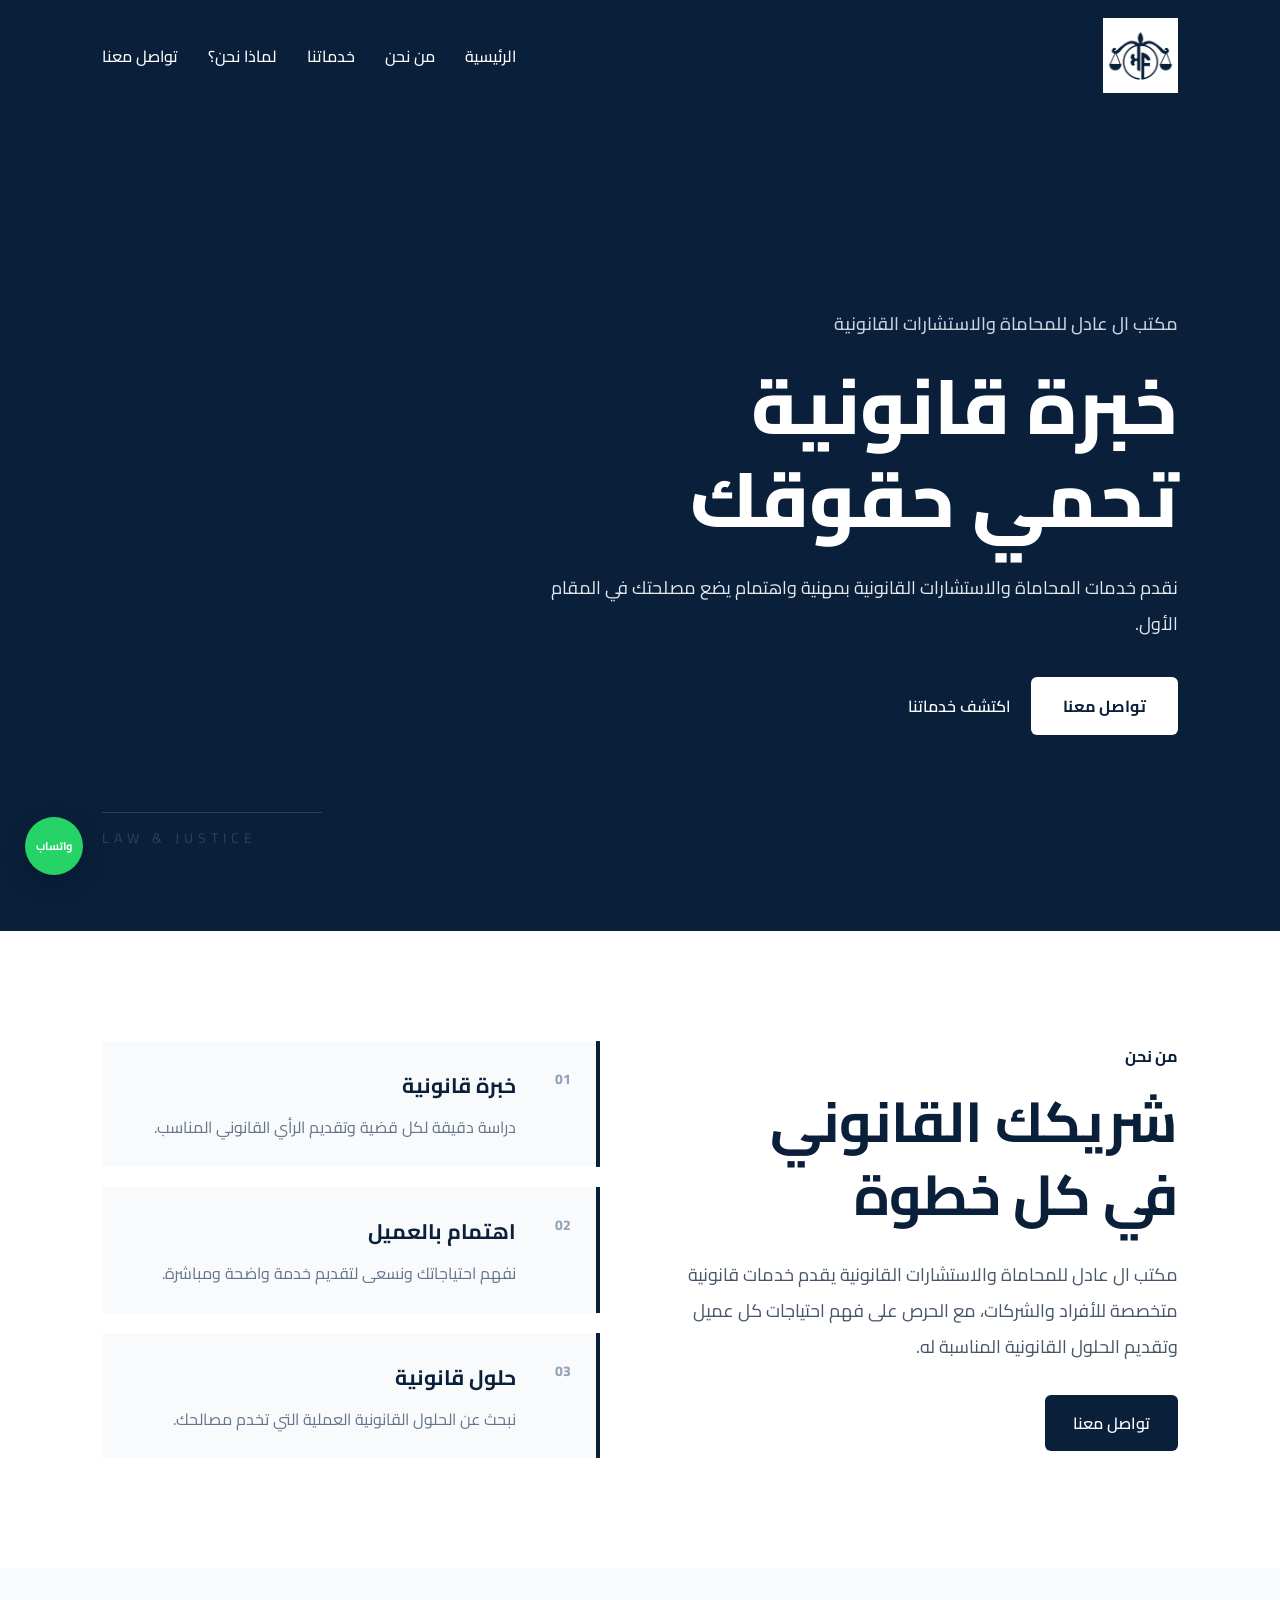
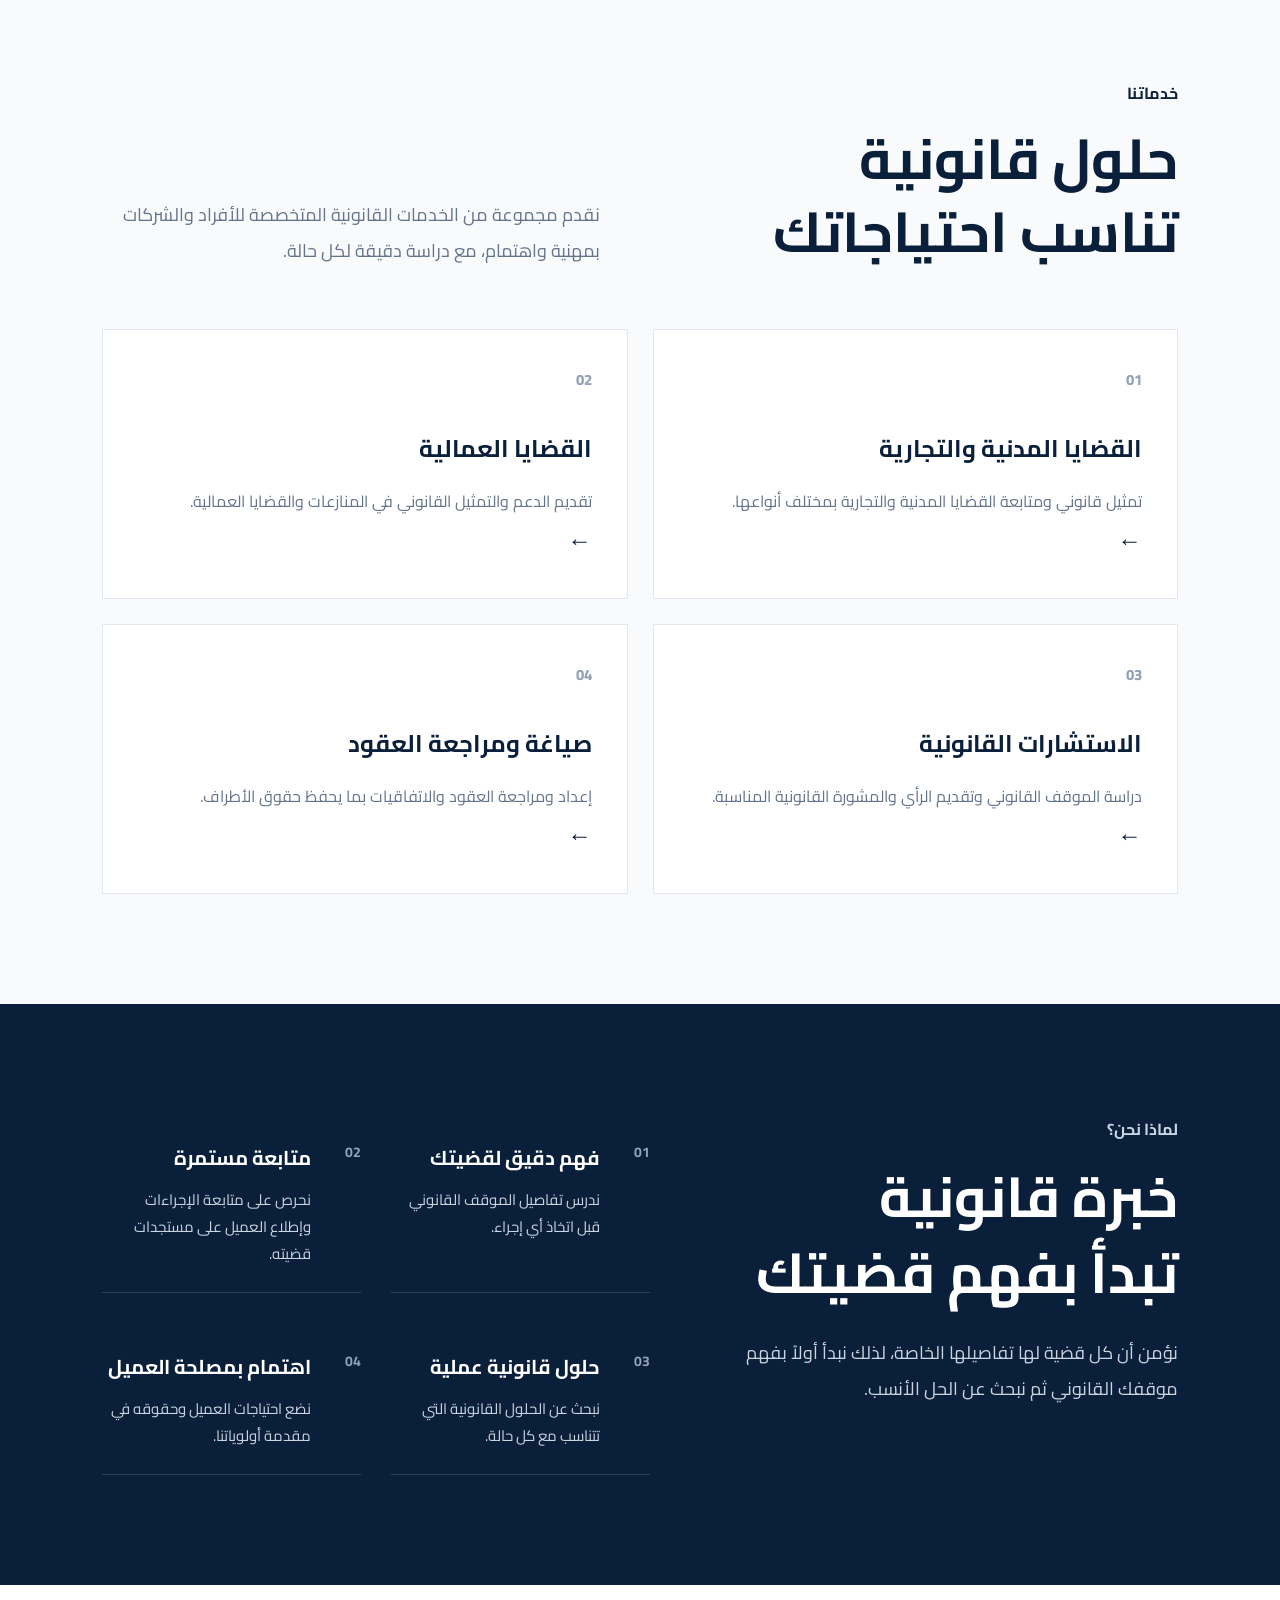
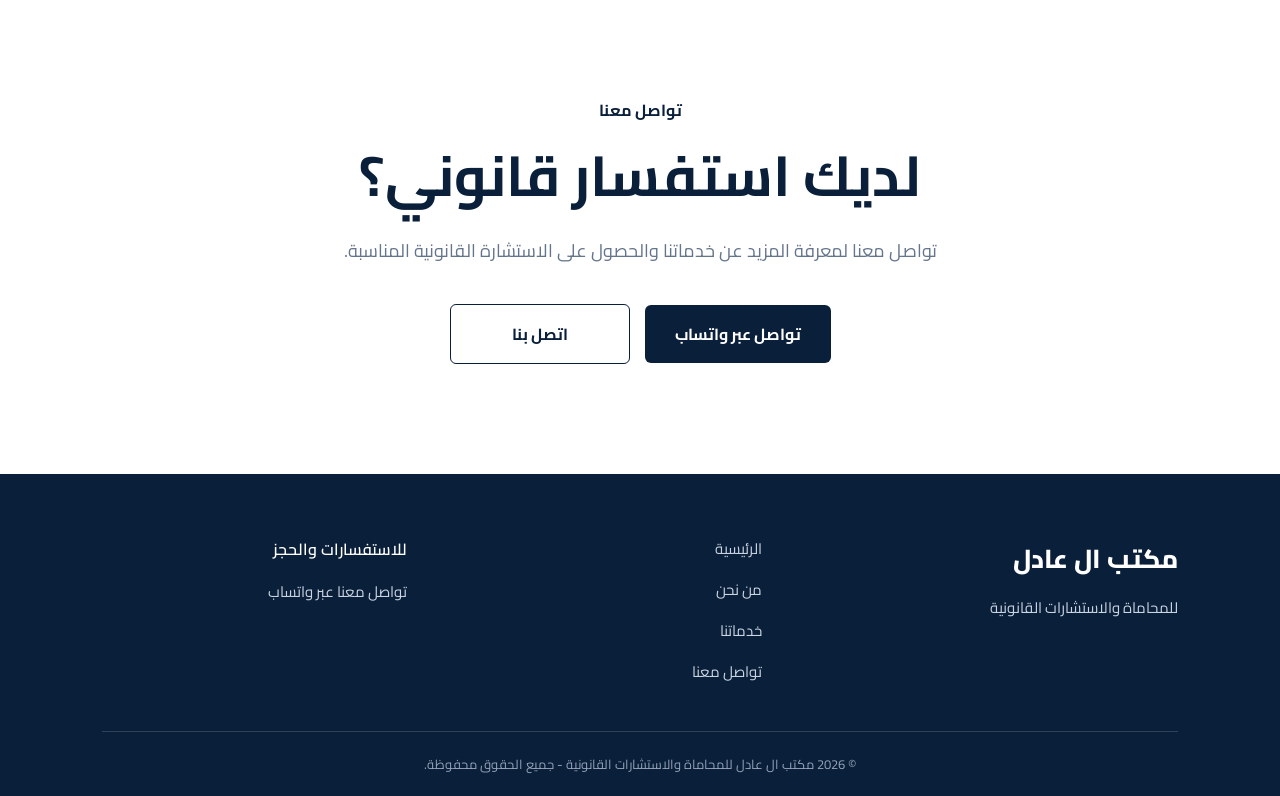
==== index.html @ aed6136a "Initial website" ====
<!DOCTYPE html>
<html lang="ar" dir="rtl">

<head>

    <meta charset="UTF-8">

    <meta name="viewport" content="width=device-width, initial-scale=1.0">

    <meta name="description"
        content="مكتب ال عادل للمحاماة والاستشارات القانونية - خدمات قانونية متخصصة للأفراد والشركات.">

    <title>مكتب ال عادل للمحاماة والاستشارات القانونية</title>

    <!-- Google Font -->

    <link rel="preconnect" href="https://fonts.googleapis.com">

    <link rel="preconnect" href="https://fonts.gstatic.com" crossorigin>

    <link href="https://fonts.googleapis.com/css2?family=Cairo:wght@400;500;600;700;800&display=swap"
        rel="stylesheet">

    <!-- CSS -->

    <link rel="stylesheet" href="style.css">

</head>


<body>


    <!-- ==================== NAVBAR ==================== -->

    <header class="site-header">

        <nav class="navbar">

          <a href="#home" class="logo">
    <img src="logo.jpg" alt="مكتب العادل للمحاماة والاستشارات القانونية">
</a>


            <button class="menu-toggle" id="menuToggle" aria-label="فتح القائمة">

                <span></span>
                <span></span>
                <span></span>

            </button>


            <ul class="nav-links" id="navLinks">

                <li>
                    <a href="#home">الرئيسية</a>
                </li>

                <li>
                    <a href="#about">من نحن</a>
                </li>

                <li>
                    <a href="#services">خدماتنا</a>
                </li>

                <li>
                    <a href="#why-us">لماذا نحن؟</a>
                </li>

                <li>
                    <a href="#contact">تواصل معنا</a>
                </li>

            </ul>

        </nav>

    </header>



    <main>


        <!-- ==================== HERO ==================== -->

        <section class="hero" id="home">

            <div class="hero-content">

                <p class="hero-small-title">
                    مكتب ال عادل للمحاماة والاستشارات القانونية
                </p>


                <h1>
                    خبرة قانونية
                    <br>
                    تحمي حقوقك
                </h1>


                <p class="hero-description">
                    نقدم خدمات المحاماة والاستشارات القانونية
                    بمهنية واهتمام يضع مصلحتك في المقام الأول.
                </p>


                <div class="hero-buttons">

                    <a href="#contact" class="hero-button">
                        تواصل معنا
                    </a>

                    <a href="#services" class="hero-link">
                        اكتشف خدماتنا
                    </a>

                </div>

            </div>


            <div class="hero-decoration">

                <div class="decoration-line"></div>

                <div class="decoration-text">
                    LAW &amp; JUSTICE
                </div>

            </div>

        </section>



        <!-- ==================== ABOUT ==================== -->

        <section class="about" id="about">

            <div class="about-content">

                <p class="section-label">
                    من نحن
                </p>


                <h2>
                    شريكك القانوني
                    <br>
                    في كل خطوة
                </h2>


                <p class="about-text">
                    مكتب ال عادل للمحاماة والاستشارات القانونية
                    يقدم خدمات قانونية متخصصة للأفراد والشركات،
                    مع الحرص على فهم احتياجات كل عميل وتقديم
                    الحلول القانونية المناسبة له.
                </p>


                <a href="#contact" class="about-button">
                    تواصل معنا
                </a>

            </div>


            <div class="about-features">

                <div class="feature">

                    <div class="feature-icon">
                        01
                    </div>

                    <div>

                        <h3>
                            خبرة قانونية
                        </h3>

                        <p>
                            دراسة دقيقة لكل قضية وتقديم الرأي
                            القانوني المناسب.
                        </p>

                    </div>

                </div>


                <div class="feature">

                    <div class="feature-icon">
                        02
                    </div>

                    <div>

                        <h3>
                            اهتمام بالعميل
                        </h3>

                        <p>
                            نفهم احتياجاتك ونسعى لتقديم خدمة
                            واضحة ومباشرة.
                        </p>

                    </div>

                </div>


                <div class="feature">

                    <div class="feature-icon">
                        03
                    </div>

                    <div>

                        <h3>
                            حلول قانونية
                        </h3>

                        <p>
                            نبحث عن الحلول القانونية العملية
                            التي تخدم مصالحك.
                        </p>

                    </div>

                </div>

            </div>

        </section>



        <!-- ==================== SERVICES ==================== -->

        <section class="services" id="services">

            <div class="section-container">

                <div class="services-header">

                    <div>

                        <p class="section-label">
                            خدماتنا
                        </p>

                        <h2>
                            حلول قانونية
                            <br>
                            تناسب احتياجاتك
                        </h2>

                    </div>


                    <p class="services-intro">
                        نقدم مجموعة من الخدمات القانونية المتخصصة
                        للأفراد والشركات بمهنية واهتمام، مع دراسة
                        دقيقة لكل حالة.
                    </p>

                </div>


                <div class="services-grid">


                    <article class="service-card">

                        <span class="service-number">
                            01
                        </span>

                        <div class="service-card-content">

                            <h3>
                                القضايا المدنية والتجارية
                            </h3>

                            <p>
                                تمثيل قانوني ومتابعة القضايا المدنية
                                والتجارية بمختلف أنواعها.
                            </p>

                        </div>

                        <span class="service-arrow">
                            ←
                        </span>

                    </article>



                    <article class="service-card">

                        <span class="service-number">
                            02
                        </span>

                        <div class="service-card-content">

                            <h3>
                                القضايا العمالية
                            </h3>

                            <p>
                                تقديم الدعم والتمثيل القانوني في
                                المنازعات والقضايا العمالية.
                            </p>

                        </div>

                        <span class="service-arrow">
                            ←
                        </span>

                    </article>



                    <article class="service-card">

                        <span class="service-number">
                            03
                        </span>

                        <div class="service-card-content">

                            <h3>
                                الاستشارات القانونية
                            </h3>

                            <p>
                                دراسة الموقف القانوني وتقديم الرأي
                                والمشورة القانونية المناسبة.
                            </p>

                        </div>

                        <span class="service-arrow">
                            ←
                        </span>

                    </article>



                    <article class="service-card">

                        <span class="service-number">
                            04
                        </span>

                        <div class="service-card-content">

                            <h3>
                                صياغة ومراجعة العقود
                            </h3>

                            <p>
                                إعداد ومراجعة العقود والاتفاقيات بما
                                يحفظ حقوق الأطراف.
                            </p>

                        </div>

                        <span class="service-arrow">
                            ←
                        </span>

                    </article>

                </div>

            </div>

        </section>



        <!-- ==================== WHY US ==================== -->

        <section class="why-us" id="why-us">

            <div class="why-us-content">

                <p class="section-label">
                    لماذا نحن؟
                </p>


                <h2>
                    خبرة قانونية
                    <br>
                    تبدأ بفهم قضيتك
                </h2>


                <p>
                    نؤمن أن كل قضية لها تفاصيلها الخاصة،
                    لذلك نبدأ أولاً بفهم موقفك القانوني
                    ثم نبحث عن الحل الأنسب.
                </p>

            </div>


            <div class="why-us-features">


                <div class="why-us-item">

                    <span>
                        01
                    </span>

                    <div>

                        <h3>
                            فهم دقيق لقضيتك
                        </h3>

                        <p>
                            ندرس تفاصيل الموقف القانوني
                            قبل اتخاذ أي إجراء.
                        </p>

                    </div>

                </div>


                <div class="why-us-item">

                    <span>
                        02
                    </span>

                    <div>

                        <h3>
                            متابعة مستمرة
                        </h3>

                        <p>
                            نحرص على متابعة الإجراءات
                            وإطلاع العميل على مستجدات قضيته.
                        </p>

                    </div>

                </div>


                <div class="why-us-item">

                    <span>
                        03
                    </span>

                    <div>

                        <h3>
                            حلول قانونية عملية
                        </h3>

                        <p>
                            نبحث عن الحلول القانونية
                            التي تتناسب مع كل حالة.
                        </p>

                    </div>

                </div>


                <div class="why-us-item">

                    <span>
                        04
                    </span>

                    <div>

                        <h3>
                            اهتمام بمصلحة العميل
                        </h3>

                        <p>
                            نضع احتياجات العميل وحقوقه
                            في مقدمة أولوياتنا.
                        </p>

                    </div>

                </div>

            </div>

        </section>



        <!-- ==================== CONTACT ==================== -->

        <section class="contact" id="contact">

            <div class="contact-content">

                <p class="section-label">
                    تواصل معنا
                </p>


                <h2>
                    لديك استفسار قانوني؟
                </h2>


                <p>
                    تواصل معنا لمعرفة المزيد عن خدماتنا
                    والحصول على الاستشارة القانونية المناسبة.
                </p>


                <div class="contact-buttons">

                    <!-- ضع رقم الواتساب الحقيقي في script.js -->

                   <a href="https://wa.me/201289848743" id="whatsappButton" class="contact-button primary" target="_blank">
                        تواصل عبر واتساب
                    </a>


                    <!-- ضع رقم الهاتف الحقيقي في script.js -->

                    <a href="#" class="contact-button secondary" id="phoneButton">
                        اتصل بنا
                    </a>

                </div>

            </div>

        </section>


    </main>



    <!-- ==================== FOOTER ==================== -->

    <footer class="footer">

        <div class="footer-content">


            <div class="footer-brand">

                <a href="#home" class="footer-logo">
                    مكتب ال عادل
                </a>

                <p>
                    للمحاماة والاستشارات القانونية
                </p>

            </div>


            <div class="footer-links">

                <a href="#home">
                    الرئيسية
                </a>

                <a href="#about">
                    من نحن
                </a>

                <a href="#services">
                    خدماتنا
                </a>

                <a href="#contact">
                    تواصل معنا
                </a>

            </div>


            <div class="footer-contact">

                <p>
                    للاستفسارات والحجز
                </p>

                <a href="#" id="footerWhatsapp">
                    تواصل معنا عبر واتساب
                </a>

            </div>


        </div>


        <div class="footer-bottom">

            <p>
                © <span id="currentYear"></span>
                مكتب ال عادل للمحاماة والاستشارات القانونية
                - جميع الحقوق محفوظة.
            </p>

        </div>

    </footer>



    <!-- ==================== FLOATING WHATSAPP ==================== -->

    <a href="#" class="whatsapp-float" id="floatingWhatsapp" aria-label="تواصل معنا عبر واتساب">
        واتساب
    </a>



    <!-- JavaScript -->

    <script src="script.js"></script>

</body>

</html>
---- style.css ----
/* =====================================================
   GLOBAL
===================================================== */

:root {
    --primary-color: #0A1F3A;
    --white: #FFFFFF;

    --light-bg: #f8fafc;
    --border-color: #e2e8f0;

    --text-dark: #0f172a;
    --text-gray: #64748b;
}


* {
    box-sizing: border-box;

    margin: 0;

    padding: 0;
}


html {
    scroll-behavior: smooth;

    scroll-padding-top: 90px;
}


body {
    margin: 0;

    font-family: 'Cairo', sans-serif;

    background-color: var(--white);

    color: var(--primary-color);
}


a {
    color: inherit;
}


button,
a {
    -webkit-tap-highlight-color: transparent;
}


/* =====================================================
   NAVBAR
===================================================== */

.site-header {
    position: sticky;

    top: 0;

    z-index: 1000;
}


.navbar {
    position: relative;

    display: flex;

    justify-content: space-between;

    align-items: center;

    padding: 18px 8%;

    background-color: var(--primary-color);

    min-height: 80px;
}


.logo {
    display: flex;
    align-items: center;
    text-decoration: none;
}

.logo img {
    width: 75px;
    height: auto;
    display: block;
    object-fit: contain;
}


.nav-links {
    display: flex;

    align-items: center;

    gap: 30px;

    list-style: none;
}


.nav-links a {
    position: relative;

    color: var(--white);

    text-decoration: none;

    font-size: 16px;

    font-weight: 500;

    padding: 8px 0;

    transition: 0.3s ease;
}


.nav-links a::after {
    content: "";

    position: absolute;

    right: 0;

    bottom: 0;

    width: 0;

    height: 2px;

    background-color: var(--white);

    transition: 0.3s ease;
}


.nav-links a:hover::after {
    width: 100%;
}


.menu-toggle {
    display: none;

    background: transparent;

    border: 0;

    cursor: pointer;
}


.menu-toggle span {
    display: block;

    width: 28px;

    height: 2px;

    margin: 6px 0;

    background-color: var(--white);
}


/* =====================================================
   HERO
===================================================== */

.hero {
    position: relative;

    min-height: calc(100vh - 80px);

    display: flex;

    align-items: center;

    padding: 90px 8%;

    overflow: hidden;

    background-color: var(--primary-color);

    color: var(--white);
}


.hero-content {
    position: relative;

    z-index: 2;

    max-width: 760px;
}


.hero-small-title {
    color: #cbd5e1;

    font-size: 18px;

    font-weight: 500;

    margin-bottom: 20px;
}


.hero h1 {
    color: var(--white);

    font-size: clamp(46px, 6vw, 78px);

    line-height: 1.2;

    font-weight: 800;

    margin-bottom: 25px;
}


.hero-description {
    max-width: 650px;

    color: #e2e8f0;

    font-size: 18px;

    line-height: 2;

    margin-bottom: 35px;
}


.hero-buttons {
    display: flex;

    align-items: center;

    gap: 20px;

    flex-wrap: wrap;
}


.hero-button {
    display: inline-block;

    padding: 14px 32px;

    background-color: var(--white);

    color: var(--primary-color);

    text-decoration: none;

    font-size: 16px;

    font-weight: 700;

    border-radius: 6px;

    transition: 0.3s ease;
}


.hero-button:hover {
    transform: translateY(-3px);
}


.hero-link {
    color: var(--white);

    text-decoration: none;

    font-size: 16px;

    font-weight: 600;
}


.hero-link:hover {
    text-decoration: underline;
}


.hero-decoration {
    position: absolute;

    left: 8%;

    bottom: 80px;

    opacity: 0.15;

    pointer-events: none;
}


.decoration-line {
    width: 220px;

    height: 1px;

    background-color: var(--white);

    margin-bottom: 12px;
}


.decoration-text {
    color: var(--white);

    font-size: 14px;

    letter-spacing: 5px;

    direction: ltr;
}


/* =====================================================
   GENERAL SECTIONS
===================================================== */

.section-label {
    display: inline-block;

    color: var(--primary-color);

    font-size: 16px;

    font-weight: 700;

    margin-bottom: 15px;
}


/* =====================================================
   ABOUT
===================================================== */

.about {
    display: grid;

    grid-template-columns: 1fr 1fr;

    gap: 80px;

    padding: 110px 8%;

    background-color: var(--white);

    color: var(--primary-color);
}


.about-content {
    max-width: 620px;
}


.about h2 {
    font-size: clamp(38px, 5vw, 56px);

    line-height: 1.3;

    margin-bottom: 25px;

    font-weight: 700;
}


.about-text {
    font-size: 18px;

    line-height: 2;

    color: #475569;

    margin-bottom: 30px;
}


.about-button {
    display: inline-block;

    padding: 13px 28px;

    background-color: var(--primary-color);

    color: var(--white);

    text-decoration: none;

    font-size: 16px;

    font-weight: 600;

    border-radius: 6px;

    transition: 0.3s ease;
}


.about-button:hover {
    transform: translateY(-3px);
}


.about-features {
    display: flex;

    flex-direction: column;

    justify-content: center;

    gap: 20px;
}


.feature {
    display: flex;

    gap: 20px;

    padding: 25px;

    border-right: 4px solid var(--primary-color);

    background-color: var(--light-bg);
}


.feature-icon {
    min-width: 35px;

    font-size: 14px;

    font-weight: 800;

    color: #94a3b8;
}


.feature h3 {
    font-size: 21px;

    margin-bottom: 8px;

    color: var(--primary-color);
}


.feature p {
    font-size: 16px;

    line-height: 1.8;

    color: #64748b;
}


/* =====================================================
   SERVICES
===================================================== */

.services {
    padding: 110px 8%;

    background-color: var(--light-bg);

    color: var(--primary-color);
}


.section-container {
    width: 100%;

    max-width: 1400px;

    margin: 0 auto;
}


.services-header {
    display: grid;

    grid-template-columns: 1fr 1fr;

    gap: 80px;

    align-items: end;

    margin-bottom: 60px;
}


.services-header h2 {
    font-size: clamp(38px, 5vw, 56px);

    line-height: 1.3;

    font-weight: 700;
}


.services-intro {
    max-width: 600px;

    font-size: 18px;

    line-height: 2;

    color: var(--text-gray);
}


.services-grid {
    display: grid;

    grid-template-columns: repeat(2, 1fr);

    gap: 25px;
}


.service-card {
    position: relative;

    min-height: 270px;

    display: flex;

    flex-direction: column;

    justify-content: space-between;

    padding: 35px;

    background-color: var(--white);

    border: 1px solid var(--border-color);

    transition: 0.3s ease;

    overflow: hidden;
}


.service-card::before {
    content: "";

    position: absolute;

    right: 0;

    top: 0;

    width: 4px;

    height: 0;

    background-color: var(--primary-color);

    transition: 0.3s ease;
}


.service-card:hover {
    transform: translateY(-6px);

    border-color: var(--primary-color);

    box-shadow: 0 15px 35px rgba(10, 31, 58, 0.08);
}


.service-card:hover::before {
    height: 100%;
}


.service-number {
    font-size: 15px;

    font-weight: 800;

    color: #94a3b8;
}


.service-card-content {
    margin-top: 30px;
}


.service-card h3 {
    font-size: 24px;

    margin-bottom: 15px;

    color: var(--primary-color);
}


.service-card p {
    font-size: 16px;

    line-height: 1.9;

    color: var(--text-gray);
}


.service-arrow {
    align-self: flex-start;

    font-size: 24px;

    color: var(--primary-color);

    transition: 0.3s ease;
}


.service-card:hover .service-arrow {
    transform: translateX(-8px);
}


/* =====================================================
   WHY US
===================================================== */

.why-us {
    display: grid;

    grid-template-columns: 0.9fr 1.1fr;

    gap: 80px;

    padding: 110px 8%;

    background-color: var(--primary-color);

    color: var(--white);
}


.why-us-content {
    max-width: 600px;
}


.why-us-content .section-label {
    color: #cbd5e1;
}


.why-us-content h2 {
    font-size: clamp(38px, 5vw, 56px);

    line-height: 1.35;

    margin-bottom: 25px;

    color: var(--white);
}


.why-us-content > p:last-child {
    font-size: 18px;

    line-height: 2;

    color: #cbd5e1;
}


.why-us-features {
    display: grid;

    grid-template-columns: 1fr 1fr;

    gap: 30px;
}


.why-us-item {
    display: flex;

    gap: 20px;

    padding: 25px 0;

    border-bottom: 1px solid rgba(255, 255, 255, 0.15);
}


.why-us-item > span {
    min-width: 30px;

    font-size: 14px;

    font-weight: 700;

    color: #94a3b8;
}


.why-us-item h3 {
    font-size: 20px;

    margin-bottom: 10px;

    color: var(--white);
}


.why-us-item p {
    font-size: 15px;

    line-height: 1.8;

    color: #cbd5e1;
}


/* =====================================================
   CONTACT
===================================================== */

.contact {
    padding: 110px 8%;

    text-align: center;

    background-color: var(--white);

    color: var(--primary-color);
}


.contact-content {
    max-width: 800px;

    margin: 0 auto;
}


.contact h2 {
    font-size: clamp(38px, 5vw, 56px);

    line-height: 1.3;

    margin-bottom: 20px;
}


.contact-content > p:not(.section-label) {
    max-width: 620px;

    margin: 0 auto 35px;

    font-size: 18px;

    line-height: 2;

    color: var(--text-gray);
}


.contact-buttons {
    display: flex;

    justify-content: center;

    align-items: center;

    gap: 15px;

    flex-wrap: wrap;
}


.contact-button {
    display: inline-block;

    padding: 14px 30px;

    min-width: 180px;

    text-decoration: none;

    font-size: 16px;

    font-weight: 700;

    border-radius: 6px;

    transition: 0.3s ease;
}


.contact-button.primary {
    background-color: var(--primary-color);

    color: var(--white);
}


.contact-button.secondary {
    background-color: transparent;

    color: var(--primary-color);

    border: 1px solid var(--primary-color);
}


.contact-button:hover {
    transform: translateY(-3px);
}


/* =====================================================
   FOOTER
===================================================== */

.footer {
    padding: 60px 8% 20px;

    background-color: var(--primary-color);

    color: var(--white);
}


.footer-content {
    display: grid;

    grid-template-columns: 1.2fr 1fr 1fr;

    gap: 50px;

    padding-bottom: 45px;

    border-bottom: 1px solid rgba(255, 255, 255, 0.15);
}


.footer-logo {
    display: inline-block;

    color: var(--white);

    text-decoration: none;

    font-size: 26px;

    font-weight: 800;

    margin-bottom: 10px;
}


.footer-brand p {
    color: #cbd5e1;

    font-size: 15px;
}


.footer-links {
    display: flex;

    flex-direction: column;

    gap: 12px;
}


.footer-links a,
.footer-contact a {
    color: #cbd5e1;

    text-decoration: none;

    font-size: 15px;

    transition: 0.3s ease;
}


.footer-links a:hover,
.footer-contact a:hover {
    color: var(--white);
}


.footer-contact p {
    color: var(--white);

    font-weight: 600;

    margin-bottom: 12px;
}


.footer-bottom {
    padding-top: 20px;

    text-align: center;
}


.footer-bottom p {
    color: #94a3b8;

    font-size: 13px;
}


/* =====================================================
   FLOATING WHATSAPP
===================================================== */

.whatsapp-float {
    position: fixed;

    left: 25px;

    bottom: 25px;

    z-index: 999;

    display: flex;

    align-items: center;

    justify-content: center;

    width: 58px;

    height: 58px;

    background-color: #25D366;

    color: white;

    text-decoration: none;

    border-radius: 50%;

    font-size: 11px;

    font-weight: 700;

    box-shadow: 0 8px 25px rgba(0, 0, 0, 0.18);

    transition: 0.3s ease;
}


.whatsapp-float:hover {
    transform: translateY(-5px);
}


/* =====================================================
   MOBILE
===================================================== */

@media (max-width: 768px) {


    html {
        scroll-padding-top: 120px;
    }


    .navbar {
        min-height: 70px;

        padding: 16px 25px;

        flex-wrap: wrap;
    }


    .logo {
        font-size: 21px;
    }


    .menu-toggle {
        display: block;
    }


    .nav-links {
        display: none;

        width: 100%;

        flex-direction: column;

        align-items: center;

        gap: 5px;

        padding: 15px 0 5px;
    }


    .nav-links.active {
        display: flex;
    }


    .nav-links a {
        display: block;

        padding: 9px;
    }


    .hero {
        min-height: auto;

        padding: 85px 25px;
    }


    .hero h1 {
        font-size: 42px;
    }


    .hero-description {
        font-size: 16px;
    }


    .hero-decoration {
        display: none;
    }


    .hero-buttons {
        flex-direction: column;

        align-items: stretch;
    }


    .hero-button {
        text-align: center;
    }


    .hero-link {
        text-align: center;
    }


    .about {
        grid-template-columns: 1fr;

        gap: 50px;

        padding: 80px 25px;
    }


    .about h2,
    .services-header h2,
    .why-us-content h2,
    .contact h2 {
        font-size: 38px;
    }


    .services {
        padding: 80px 25px;
    }


    .services-header {
        grid-template-columns: 1fr;

        gap: 25px;

        margin-bottom: 40px;
    }


    .services-grid {
        grid-template-columns: 1fr;
    }


    .service-card {
        min-height: 240px;

        padding: 30px;
    }


    .why-us {
        grid-template-columns: 1fr;

        gap: 50px;

        padding: 80px 25px;
    }


    .why-us-features {
        grid-template-columns: 1fr;

        gap: 10px;
    }


    .contact {
        padding: 80px 25px;
    }


    .contact-button {
        width: 100%;
    }


    .footer {
        padding: 50px 25px 20px;
    }


    .footer-content {
        grid-template-columns: 1fr;

        gap: 35px;
    }


    .whatsapp-float {
        left: 18px;

        bottom: 18px;

        width: 54px;

        height: 54px;
    }

}
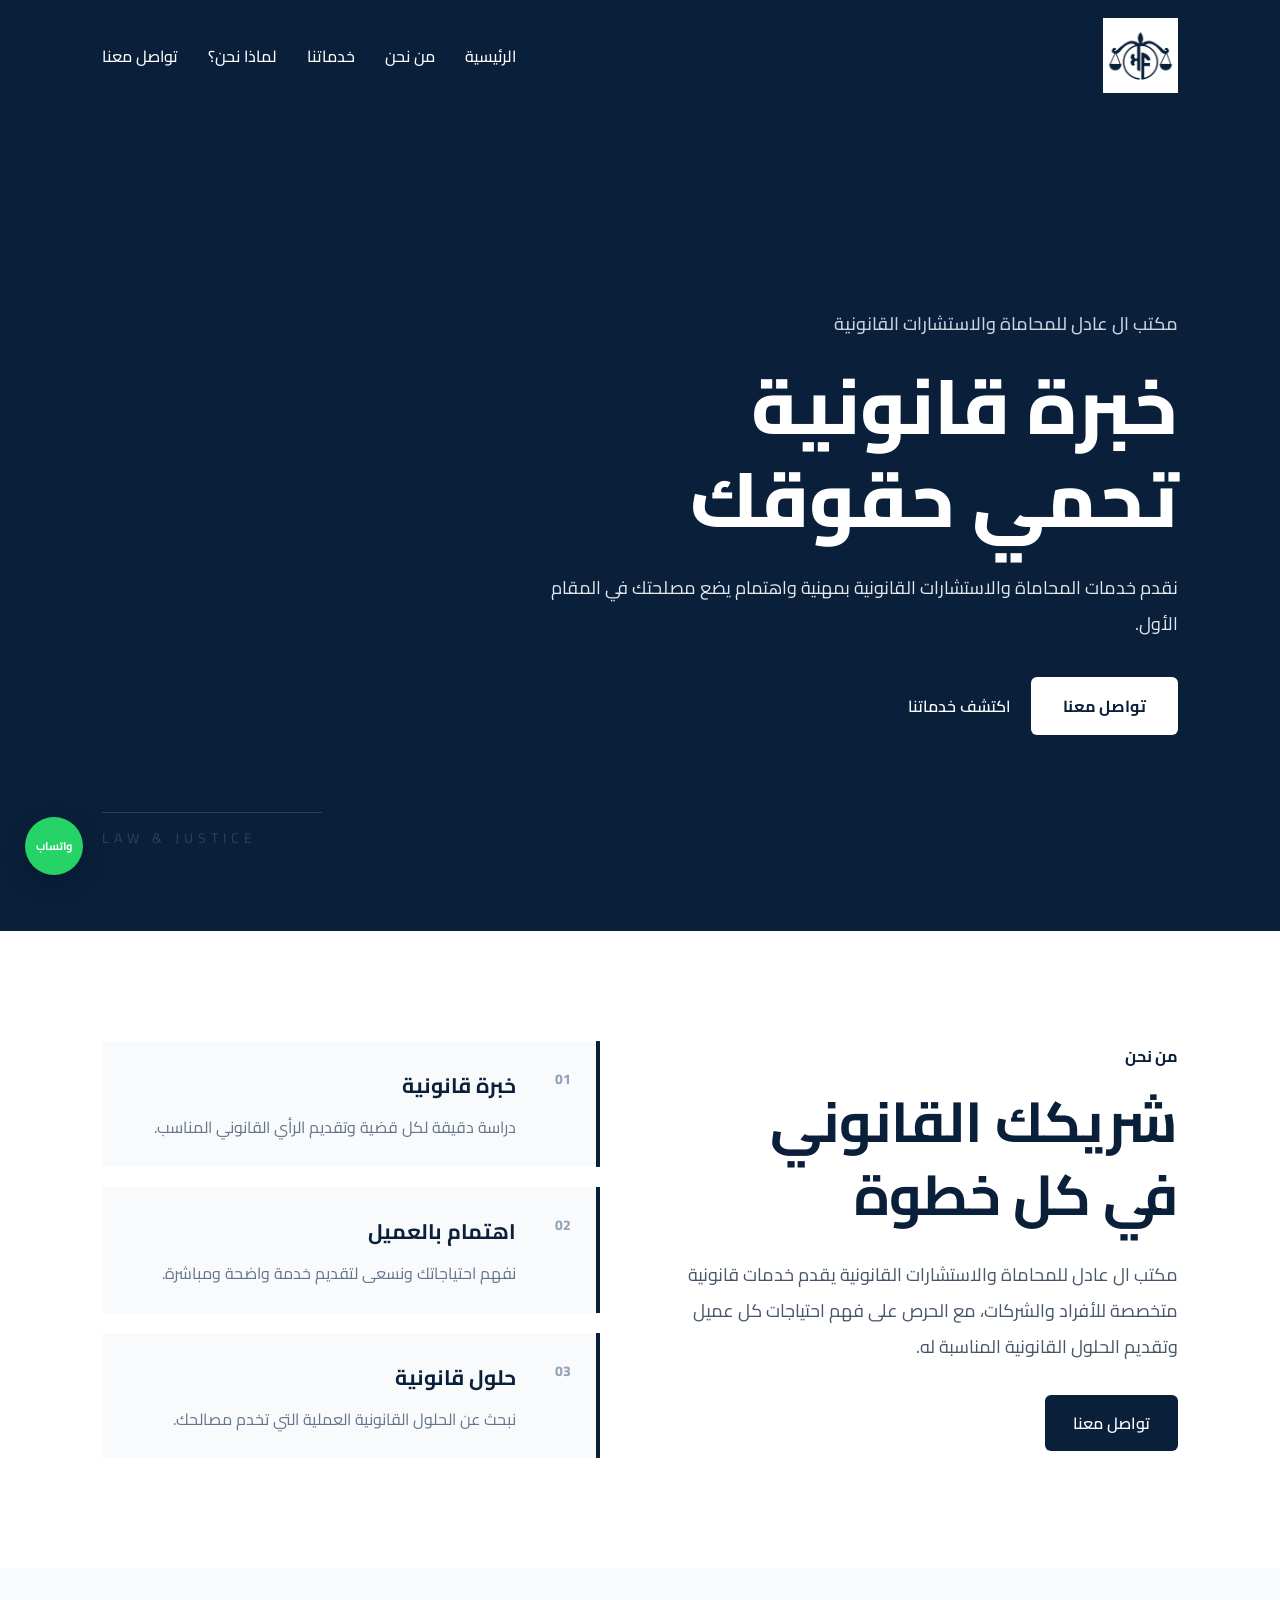
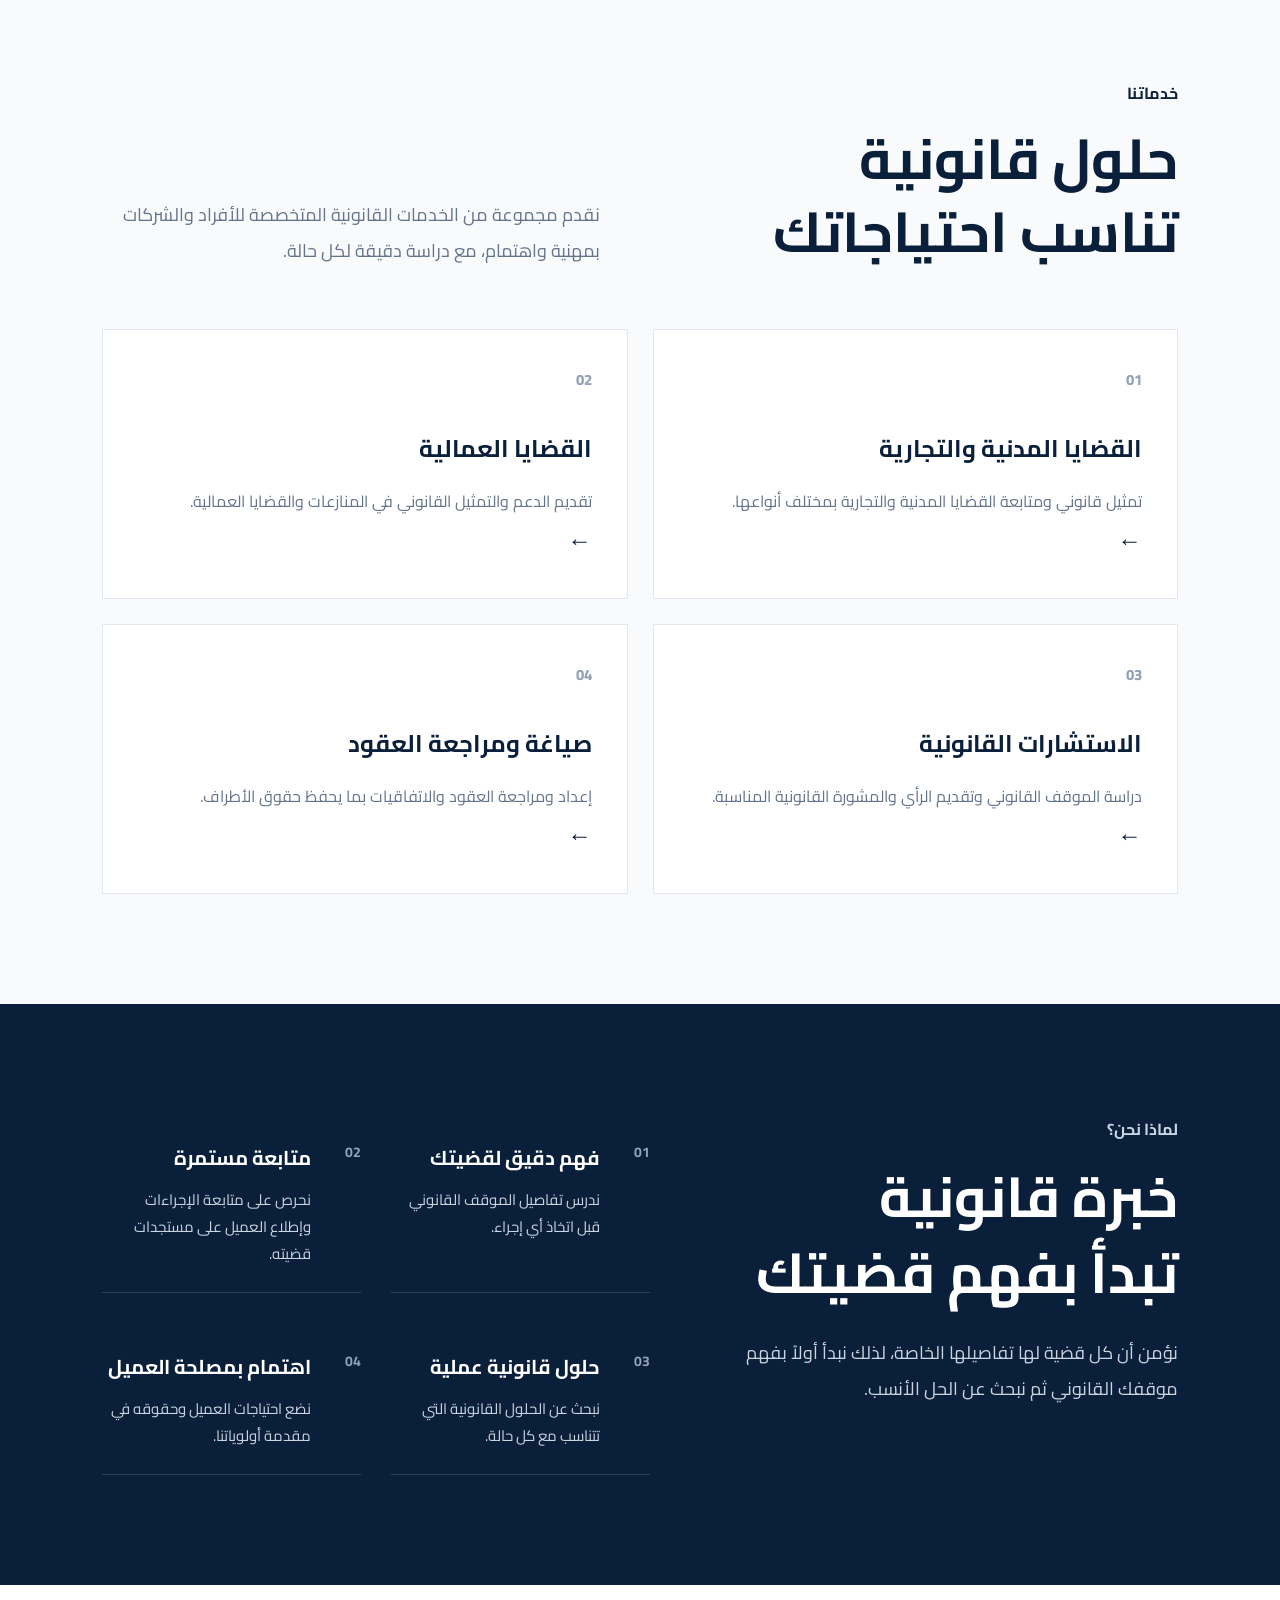
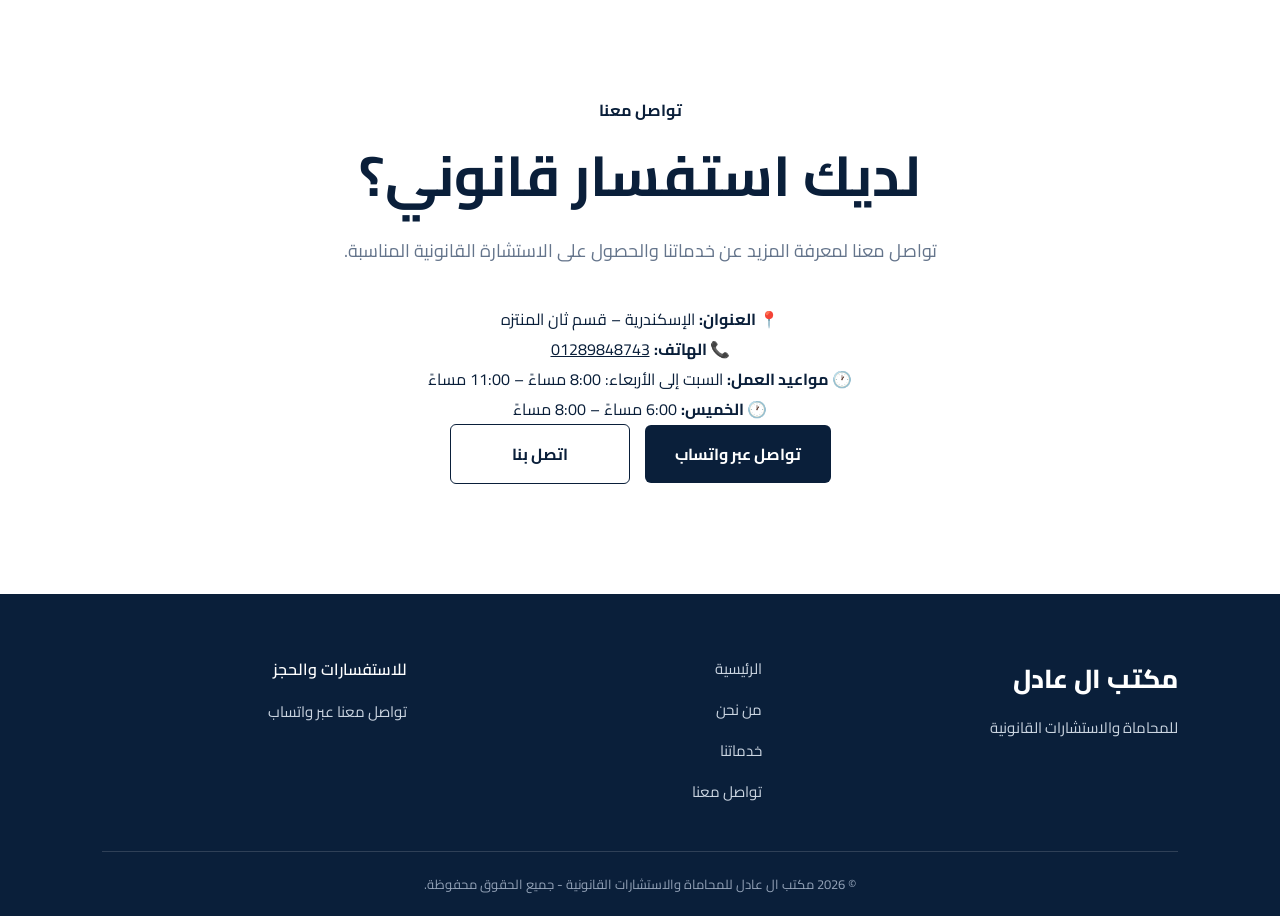
==== commit 3e73a00f: "Update index.html" ====
--- a/index.html
+++ b/index.html
@@ -2,15 +2,18 @@
 <html lang="ar" dir="rtl">
 
 <head>
-
+<meta name="viewport" content="width=device-width, initial-scale=1.0">
+    <meta name="description" content="مكتب ال عادل للمحاماة والاستشارات القانونية في مصر، يقدم خدمات واستشارات قانونية متخصصة في مختلف مجالات القانون.">
+   
     <meta charset="UTF-8">
-
-    <meta name="viewport" content="width=device-width, initial-scale=1.0">
-
-    <meta name="description"
-        content="مكتب ال عادل للمحاماة والاستشارات القانونية - خدمات قانونية متخصصة للأفراد والشركات.">
-
-    <title>مكتب ال عادل للمحاماة والاستشارات القانونية</title>
+<meta name="keywords" content="محامي, مكتب محاماة, محامي في مصر, محاماة, استشارات قانونية, قضايا قانونية, مكتب ال عادل للمحاماة">
+<meta property="og:title" content="مكتب ال عادل للمحاماة والاستشارات القانونية">
+<meta property="og:description" content="مكتب ال عادل للمحاماة والاستشارات القانونية في مصر، يقدم خدمات واستشارات قانونية متخصصة.">
+<meta property="og:type" content="website">
+<meta property="og:locale" content="ar_EG"> 
+<meta property="og:image" content="https://kiroelmalek66-cell.github.io/law-office-website/logo.jpg">
+<meta property="og:image:alt" content="شعار مكتب ال عادل للمحاماة والاستشارات القانونية">  
+<title>مكتب ال عادل للمحاماة والاستشارات القانونية | محامي في مصر</title>
 
     <!-- Google Font -->
 
@@ -24,6 +27,45 @@
     <!-- CSS -->
 
     <link rel="stylesheet" href="style.css">
+    <script type="application/ld+json">
+{
+  "@context": "https://schema.org",
+  "@type": "LegalService",
+  "name": "مكتب ال عادل للمحاماة والاستشارات القانونية",
+  "url": "https://kiroelmalek66-cell.github.io/law-office-website/",
+  "telephone": "+201289848743",
+  "address": {
+    "@type": "PostalAddress",
+    "addressLocality": "قسم ثان المنتزة",
+    "addressRegion": "الإسكندرية",
+    "addressCountry": "EG"
+  },
+  "areaServed": {
+    "@type": "AdministrativeArea",
+    "name": "الإسكندرية"
+  },
+  "openingHoursSpecification": [
+    {
+      "@type": "OpeningHoursSpecification",
+      "dayOfWeek": [
+        "Saturday",
+        "Sunday",
+        "Monday",
+        "Tuesday",
+        "Wednesday"
+      ],
+      "opens": "20:00",
+      "closes": "23:00"
+    },
+    {
+      "@type": "OpeningHoursSpecification",
+      "dayOfWeek": "Thursday",
+      "opens": "18:00",
+      "closes": "20:00"
+    }
+  ]
+}
+</script>
 
 </head>
 
@@ -535,7 +577,29 @@
                     تواصل معنا لمعرفة المزيد عن خدماتنا
                     والحصول على الاستشارة القانونية المناسبة.
                 </p>
-
+<div class="contact-info">
+
+    <p>
+        <strong>📍 العنوان:</strong>
+        الإسكندرية – قسم ثان المنتزه
+    </p>
+
+    <p>
+        <strong>📞 الهاتف:</strong>
+        <a href="tel:+201289848743">01289848743</a>
+    </p>
+
+    <p>
+        <strong>🕐 مواعيد العمل:</strong>
+        السبت إلى الأربعاء: 8:00 مساءً – 11:00 مساءً
+    </p>
+
+    <p>
+        <strong>🕐 الخميس:</strong>
+        6:00 مساءً – 8:00 مساءً
+    </p>
+
+</div>
 
                 <div class="contact-buttons">
 
@@ -648,4 +712,4 @@
 
 </body>
 
-</html>+</html>
